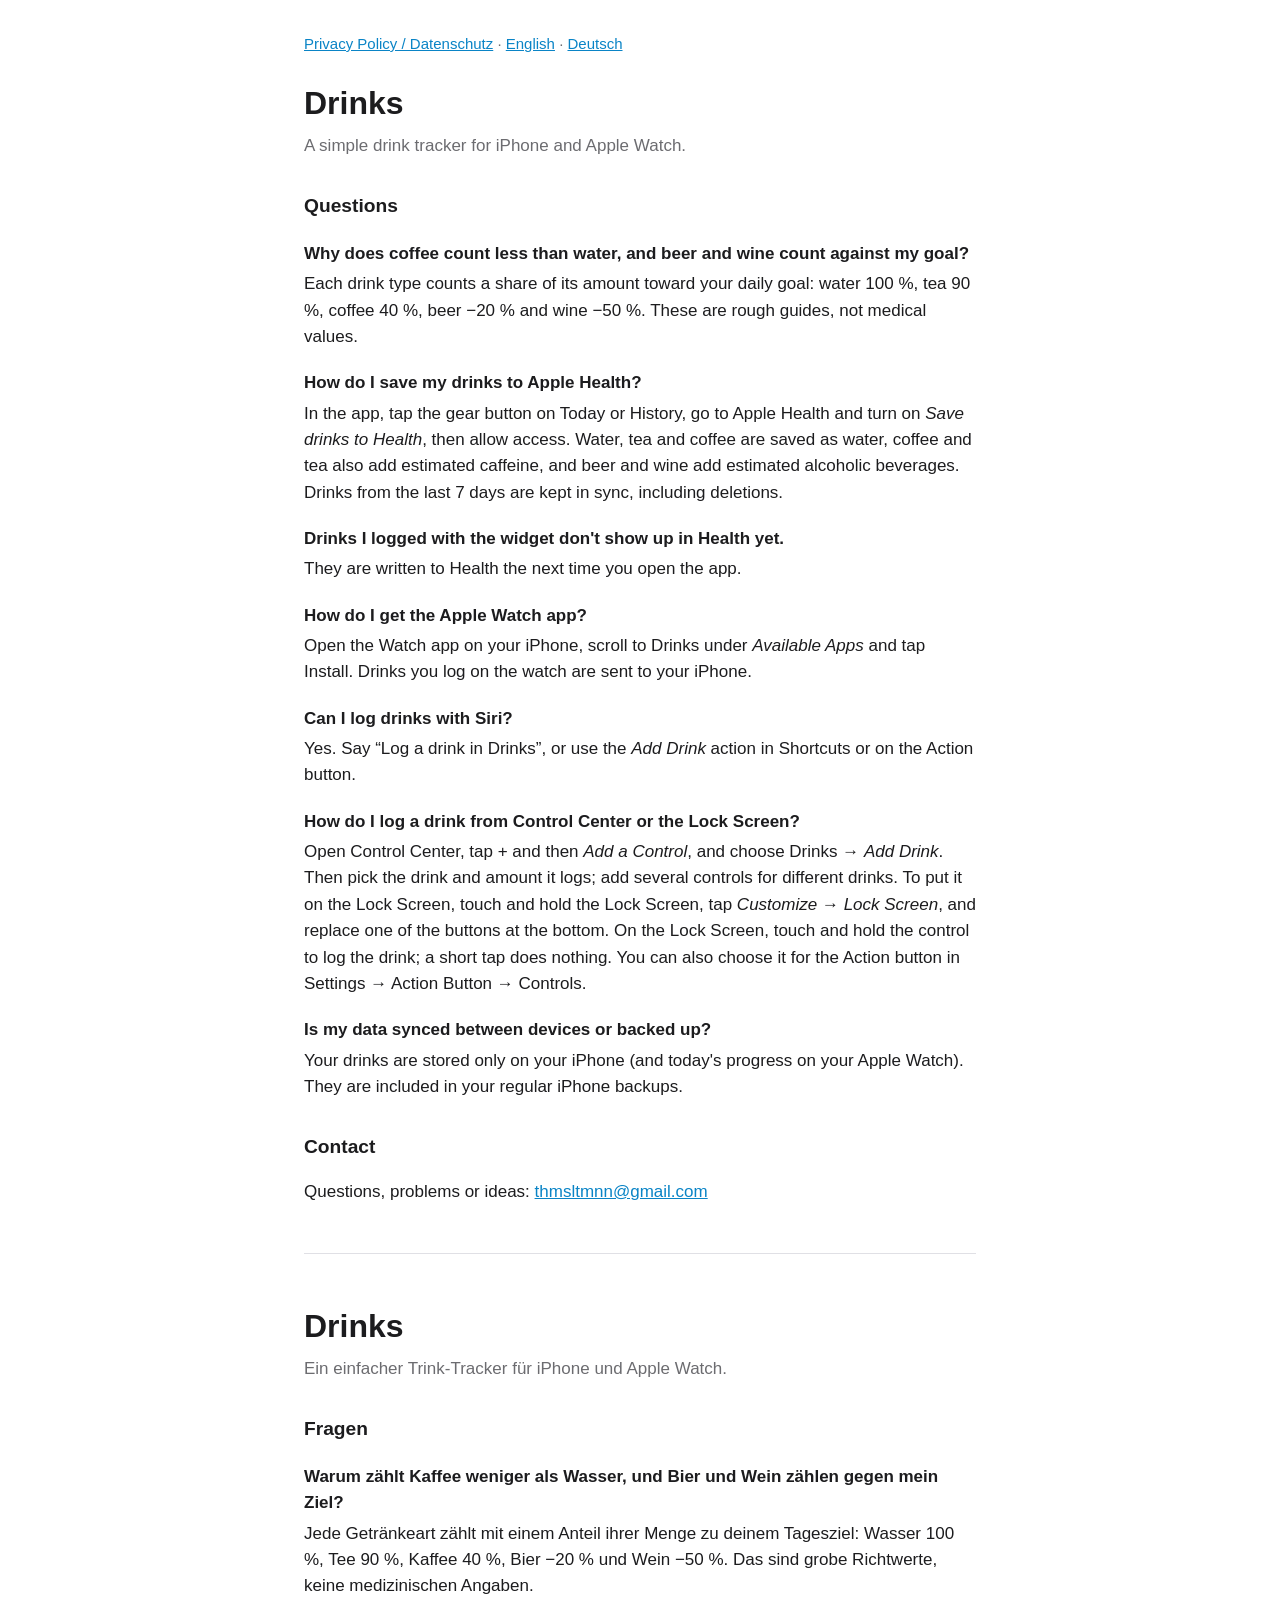
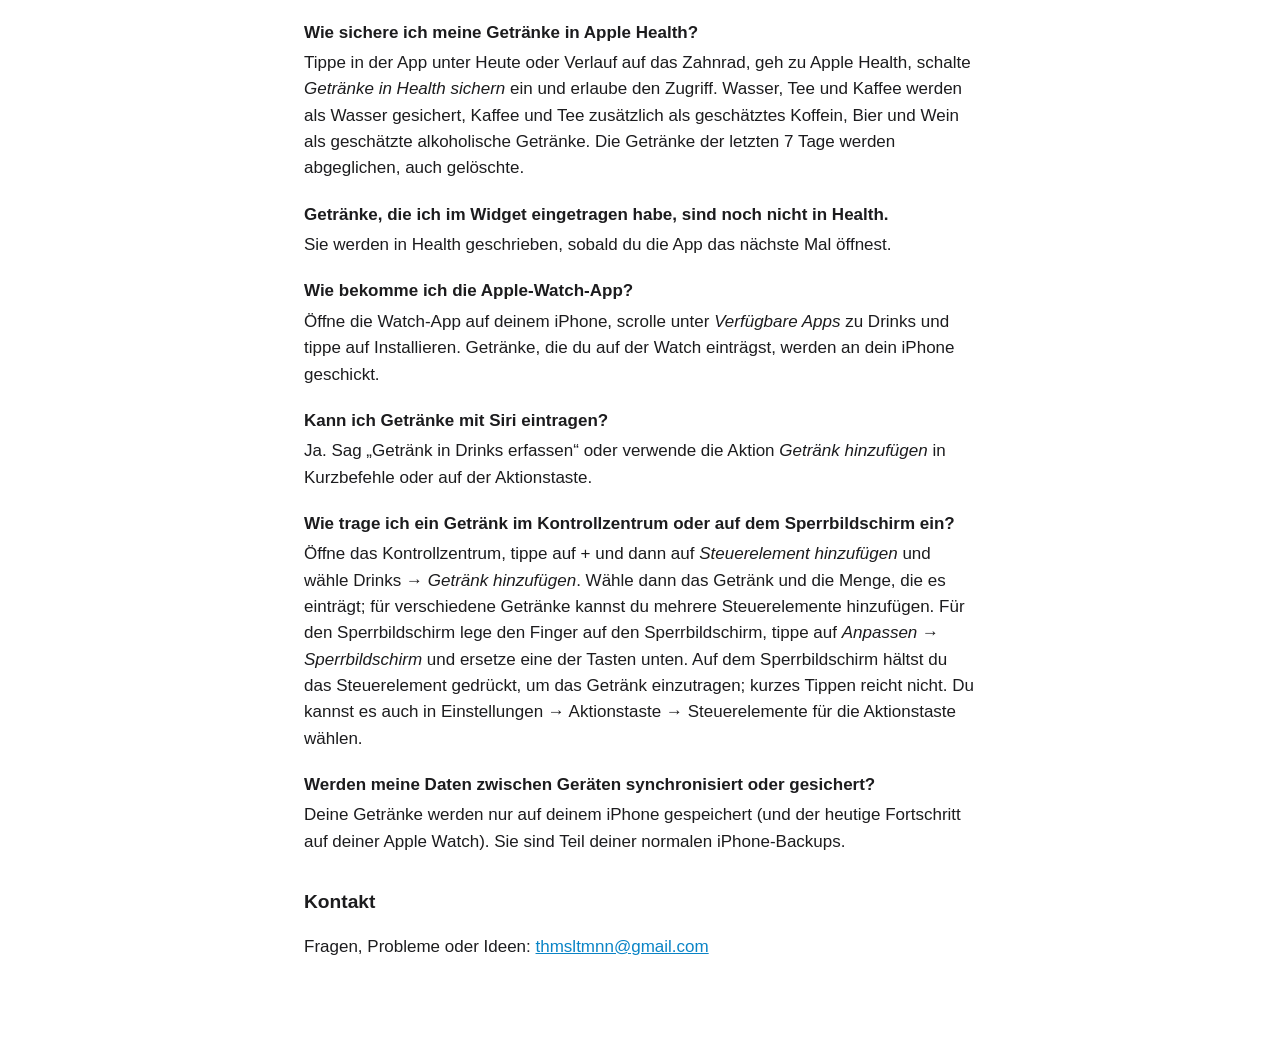
==== drinks/index.html @ c9774181 "Add support and privacy pages for Drinks" ====
<!doctype html>
<html lang="en">
<head>
<meta charset="utf-8">
<meta name="viewport" content="width=device-width, initial-scale=1">
<title>Drinks – Support</title>
<link rel="stylesheet" href="style.css">
</head>
<body>
<main>
<nav><a href="privacy.html">Privacy Policy / Datenschutz</a> · <a href="#en">English</a> · <a href="#de">Deutsch</a></nav>

<article id="en" lang="en">
<h1>Drinks</h1>
<p class="meta">A simple drink tracker for iPhone and Apple Watch.</p>

<h2>Questions</h2>
<dl>
<dt>Why does coffee count less than water, and beer and wine count against my goal?</dt>
<dd>Each drink type counts a share of its amount toward your daily goal: water 100 %, tea 90 %, coffee 40 %, beer −20 % and wine −50 %. These are rough guides, not medical values.</dd>

<dt>How do I save my drinks to Apple Health?</dt>
<dd>In the app, tap the gear button on Today or History, go to Apple Health and turn on <em>Save drinks to Health</em>, then allow access. Water, tea and coffee are saved as water, coffee and tea also add estimated caffeine, and beer and wine add estimated alcoholic beverages. Drinks from the last 7 days are kept in sync, including deletions.</dd>

<dt>Drinks I logged with the widget don't show up in Health yet.</dt>
<dd>They are written to Health the next time you open the app.</dd>

<dt>How do I get the Apple Watch app?</dt>
<dd>Open the Watch app on your iPhone, scroll to Drinks under <em>Available Apps</em> and tap Install. Drinks you log on the watch are sent to your iPhone.</dd>

<dt>Can I log drinks with Siri?</dt>
<dd>Yes. Say “Log a drink in Drinks”, or use the <em>Add Drink</em> action in Shortcuts or on the Action button.</dd>

<dt>How do I log a drink from Control Center or the Lock Screen?</dt>
<dd>Open Control Center, tap + and then <em>Add a Control</em>, and choose Drinks → <em>Add Drink</em>. Then pick the drink and amount it logs; add several controls for different drinks. To put it on the Lock Screen, touch and hold the Lock Screen, tap <em>Customize</em> → <em>Lock Screen</em>, and replace one of the buttons at the bottom. On the Lock Screen, touch and hold the control to log the drink; a short tap does nothing. You can also choose it for the Action button in Settings → Action Button → Controls.</dd>

<dt>Is my data synced between devices or backed up?</dt>
<dd>Your drinks are stored only on your iPhone (and today's progress on your Apple Watch). They are included in your regular iPhone backups.</dd>
</dl>

<h2>Contact</h2>
<p>Questions, problems or ideas: <a href="mailto:thmsltmnn@gmail.com">thmsltmnn@gmail.com</a></p>
</article>

<hr>

<article id="de" lang="de">
<h1>Drinks</h1>
<p class="meta">Ein einfacher Trink-Tracker für iPhone und Apple Watch.</p>

<h2>Fragen</h2>
<dl>
<dt>Warum zählt Kaffee weniger als Wasser, und Bier und Wein zählen gegen mein Ziel?</dt>
<dd>Jede Getränkeart zählt mit einem Anteil ihrer Menge zu deinem Tagesziel: Wasser 100 %, Tee 90 %, Kaffee 40 %, Bier −20 % und Wein −50 %. Das sind grobe Richtwerte, keine medizinischen Angaben.</dd>

<dt>Wie sichere ich meine Getränke in Apple Health?</dt>
<dd>Tippe in der App unter Heute oder Verlauf auf das Zahnrad, geh zu Apple Health, schalte <em>Getränke in Health sichern</em> ein und erlaube den Zugriff. Wasser, Tee und Kaffee werden als Wasser gesichert, Kaffee und Tee zusätzlich als geschätztes Koffein, Bier und Wein als geschätzte alkoholische Getränke. Die Getränke der letzten 7 Tage werden abgeglichen, auch gelöschte.</dd>

<dt>Getränke, die ich im Widget eingetragen habe, sind noch nicht in Health.</dt>
<dd>Sie werden in Health geschrieben, sobald du die App das nächste Mal öffnest.</dd>

<dt>Wie bekomme ich die Apple-Watch-App?</dt>
<dd>Öffne die Watch-App auf deinem iPhone, scrolle unter <em>Verfügbare Apps</em> zu Drinks und tippe auf Installieren. Getränke, die du auf der Watch einträgst, werden an dein iPhone geschickt.</dd>

<dt>Kann ich Getränke mit Siri eintragen?</dt>
<dd>Ja. Sag „Getränk in Drinks erfassen“ oder verwende die Aktion <em>Getränk hinzufügen</em> in Kurzbefehle oder auf der Aktionstaste.</dd>

<dt>Wie trage ich ein Getränk im Kontrollzentrum oder auf dem Sperrbildschirm ein?</dt>
<dd>Öffne das Kontrollzentrum, tippe auf + und dann auf <em>Steuerelement hinzufügen</em> und wähle Drinks → <em>Getränk hinzufügen</em>. Wähle dann das Getränk und die Menge, die es einträgt; für verschiedene Getränke kannst du mehrere Steuerelemente hinzufügen. Für den Sperrbildschirm lege den Finger auf den Sperrbildschirm, tippe auf <em>Anpassen</em> → <em>Sperrbildschirm</em> und ersetze eine der Tasten unten. Auf dem Sperrbildschirm hältst du das Steuerelement gedrückt, um das Getränk einzutragen; kurzes Tippen reicht nicht. Du kannst es auch in Einstellungen → Aktionstaste → Steuerelemente für die Aktionstaste wählen.</dd>

<dt>Werden meine Daten zwischen Geräten synchronisiert oder gesichert?</dt>
<dd>Deine Getränke werden nur auf deinem iPhone gespeichert (und der heutige Fortschritt auf deiner Apple Watch). Sie sind Teil deiner normalen iPhone-Backups.</dd>
</dl>

<h2>Kontakt</h2>
<p>Fragen, Probleme oder Ideen: <a href="mailto:thmsltmnn@gmail.com">thmsltmnn@gmail.com</a></p>
</article>
</main>
</body>
</html>
---- drinks/style.css ----
:root {
  color-scheme: light dark;
  --bg: #ffffff;
  --text: #1c1c1e;
  --muted: #6c6c70;
  --accent: #0a84c6;
  --rule: #e0e0e5;
}

@media (prefers-color-scheme: dark) {
  :root {
    --bg: #000000;
    --text: #f2f2f7;
    --muted: #a1a1a6;
    --accent: #5ac8fa;
    --rule: #38383a;
  }
}

body {
  margin: 0;
  background: var(--bg);
  color: var(--text);
  font: 17px/1.55 -apple-system, BlinkMacSystemFont, "Segoe UI", Roboto, sans-serif;
}

main {
  max-width: 42rem;
  margin: 0 auto;
  padding: 2rem 16px 4rem;
}

nav { font-size: 15px; color: var(--muted); }
a { color: var(--accent); }
h1 { font-size: 2rem; margin: 1.5rem 0 0.25rem; }
h2 { font-size: 1.2rem; margin-top: 2rem; }
.meta { color: var(--muted); margin-top: 0; }
dt { font-weight: 600; margin-top: 1.25rem; }
dd { margin: 0.25rem 0 0; }
hr { border: none; border-top: 1px solid var(--rule); margin: 3rem 0; }
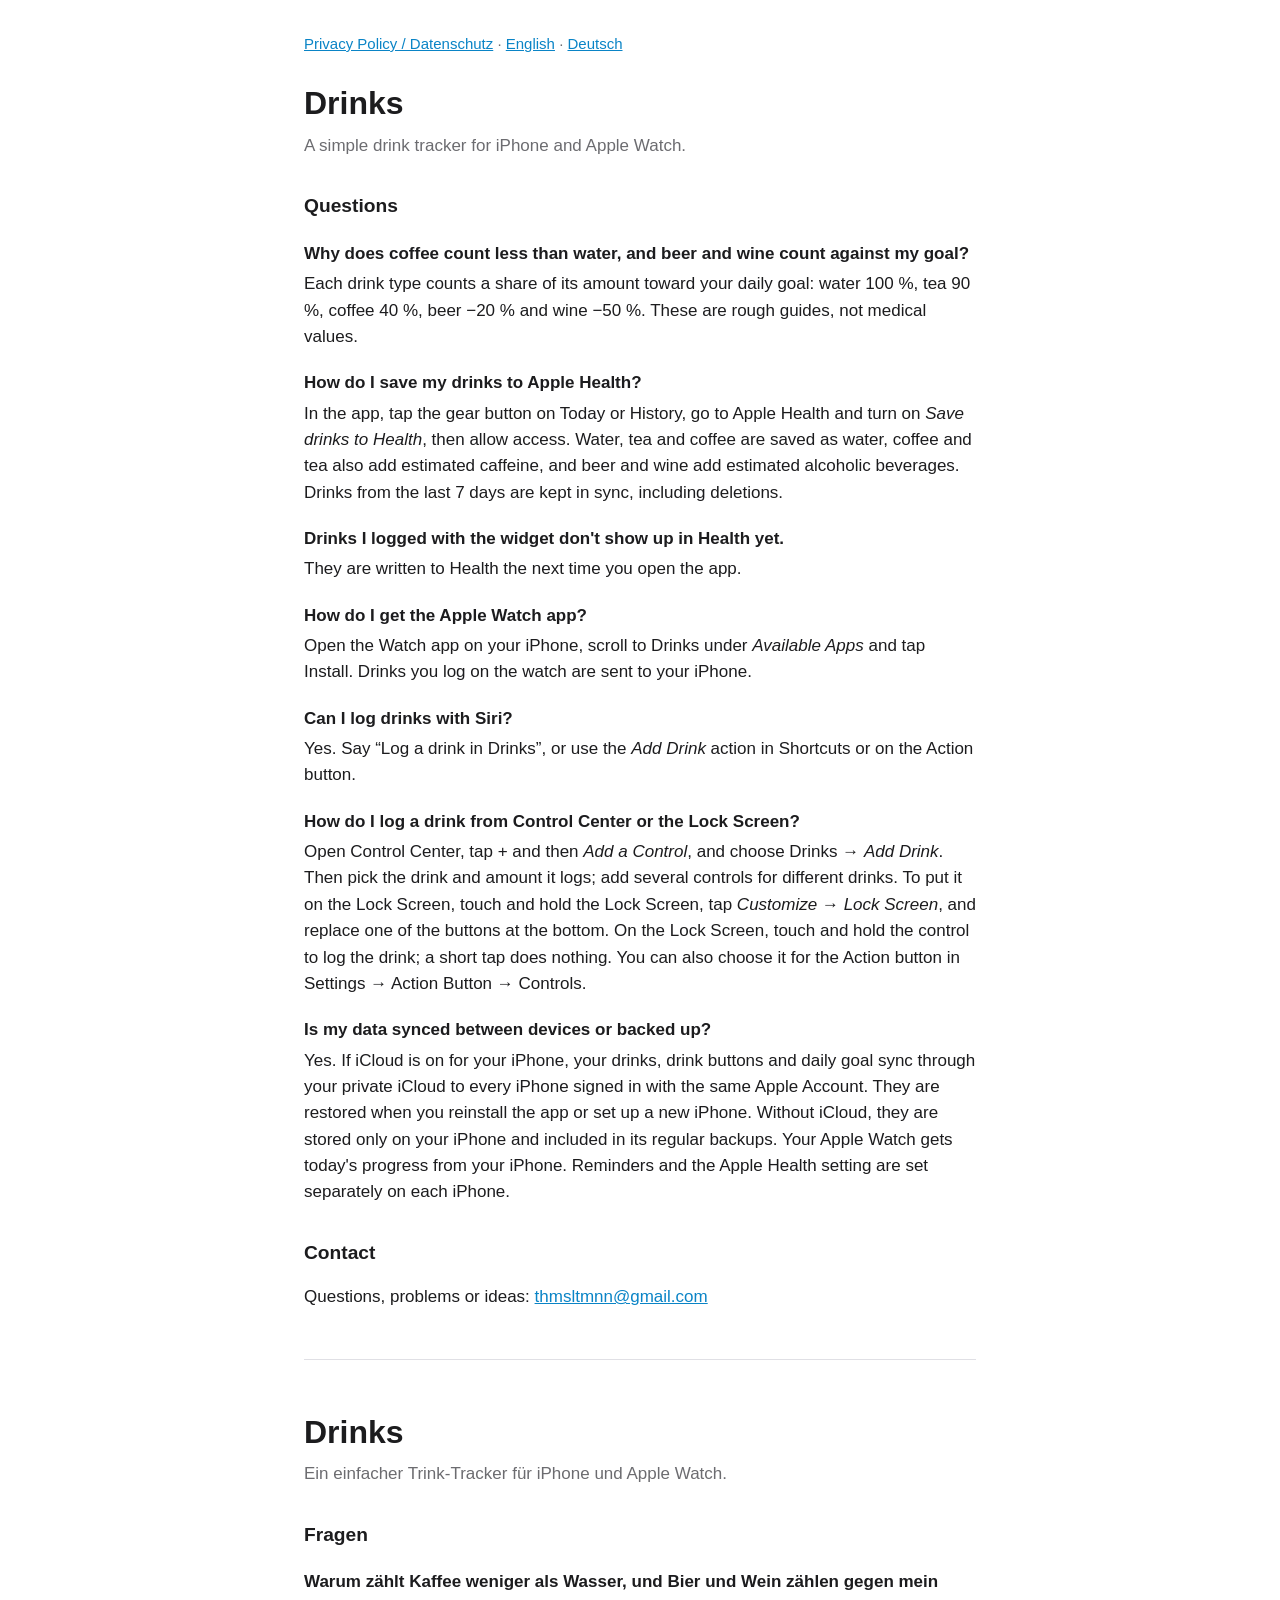
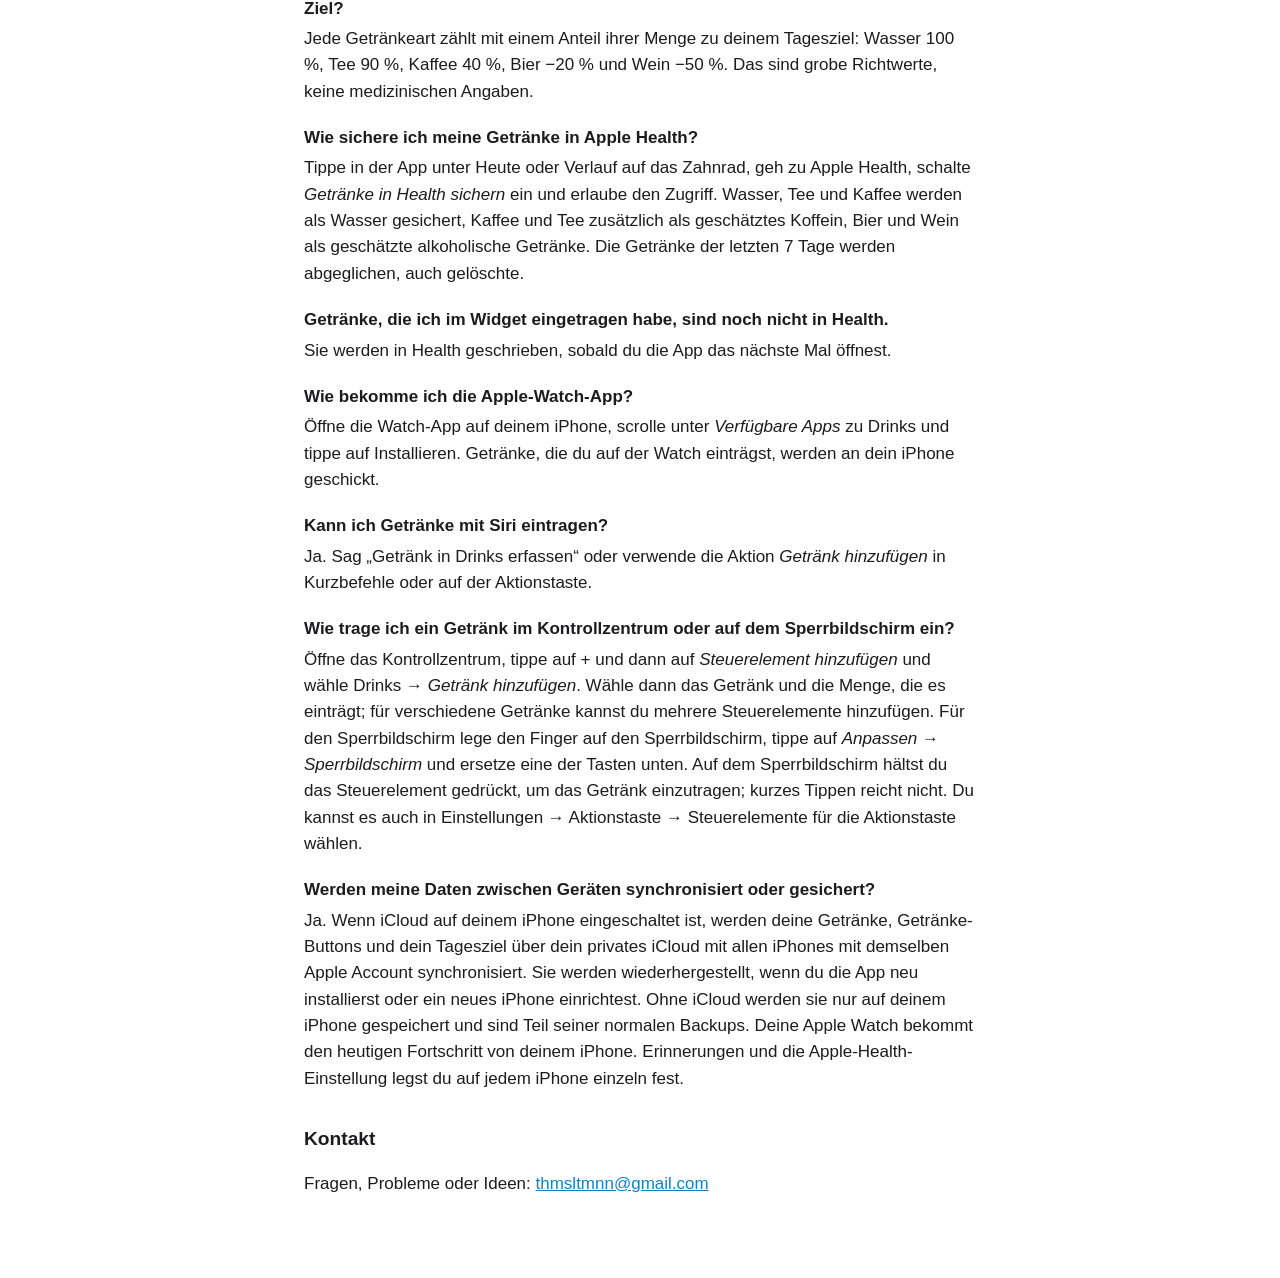
==== commit 150dd9a6: "Describe iCloud sync in the Drinks privacy policy and support FAQ" ====
--- a/drinks/index.html
+++ b/drinks/index.html
@@ -35,7 +35,7 @@
 <dd>Open Control Center, tap + and then <em>Add a Control</em>, and choose Drinks → <em>Add Drink</em>. Then pick the drink and amount it logs; add several controls for different drinks. To put it on the Lock Screen, touch and hold the Lock Screen, tap <em>Customize</em> → <em>Lock Screen</em>, and replace one of the buttons at the bottom. On the Lock Screen, touch and hold the control to log the drink; a short tap does nothing. You can also choose it for the Action button in Settings → Action Button → Controls.</dd>
 
 <dt>Is my data synced between devices or backed up?</dt>
-<dd>Your drinks are stored only on your iPhone (and today's progress on your Apple Watch). They are included in your regular iPhone backups.</dd>
+<dd>Yes. If iCloud is on for your iPhone, your drinks, drink buttons and daily goal sync through your private iCloud to every iPhone signed in with the same Apple Account. They are restored when you reinstall the app or set up a new iPhone. Without iCloud, they are stored only on your iPhone and included in its regular backups. Your Apple Watch gets today's progress from your iPhone. Reminders and the Apple Health setting are set separately on each iPhone.</dd>
 </dl>
 
 <h2>Contact</h2>
@@ -69,7 +69,7 @@
 <dd>Öffne das Kontrollzentrum, tippe auf + und dann auf <em>Steuerelement hinzufügen</em> und wähle Drinks → <em>Getränk hinzufügen</em>. Wähle dann das Getränk und die Menge, die es einträgt; für verschiedene Getränke kannst du mehrere Steuerelemente hinzufügen. Für den Sperrbildschirm lege den Finger auf den Sperrbildschirm, tippe auf <em>Anpassen</em> → <em>Sperrbildschirm</em> und ersetze eine der Tasten unten. Auf dem Sperrbildschirm hältst du das Steuerelement gedrückt, um das Getränk einzutragen; kurzes Tippen reicht nicht. Du kannst es auch in Einstellungen → Aktionstaste → Steuerelemente für die Aktionstaste wählen.</dd>
 
 <dt>Werden meine Daten zwischen Geräten synchronisiert oder gesichert?</dt>
-<dd>Deine Getränke werden nur auf deinem iPhone gespeichert (und der heutige Fortschritt auf deiner Apple Watch). Sie sind Teil deiner normalen iPhone-Backups.</dd>
+<dd>Ja. Wenn iCloud auf deinem iPhone eingeschaltet ist, werden deine Getränke, Getränke-Buttons und dein Tagesziel über dein privates iCloud mit allen iPhones mit demselben Apple Account synchronisiert. Sie werden wiederhergestellt, wenn du die App neu installierst oder ein neues iPhone einrichtest. Ohne iCloud werden sie nur auf deinem iPhone gespeichert und sind Teil seiner normalen Backups. Deine Apple Watch bekommt den heutigen Fortschritt von deinem iPhone. Erinnerungen und die Apple-Health-Einstellung legst du auf jedem iPhone einzeln fest.</dd>
 </dl>
 
 <h2>Kontakt</h2>
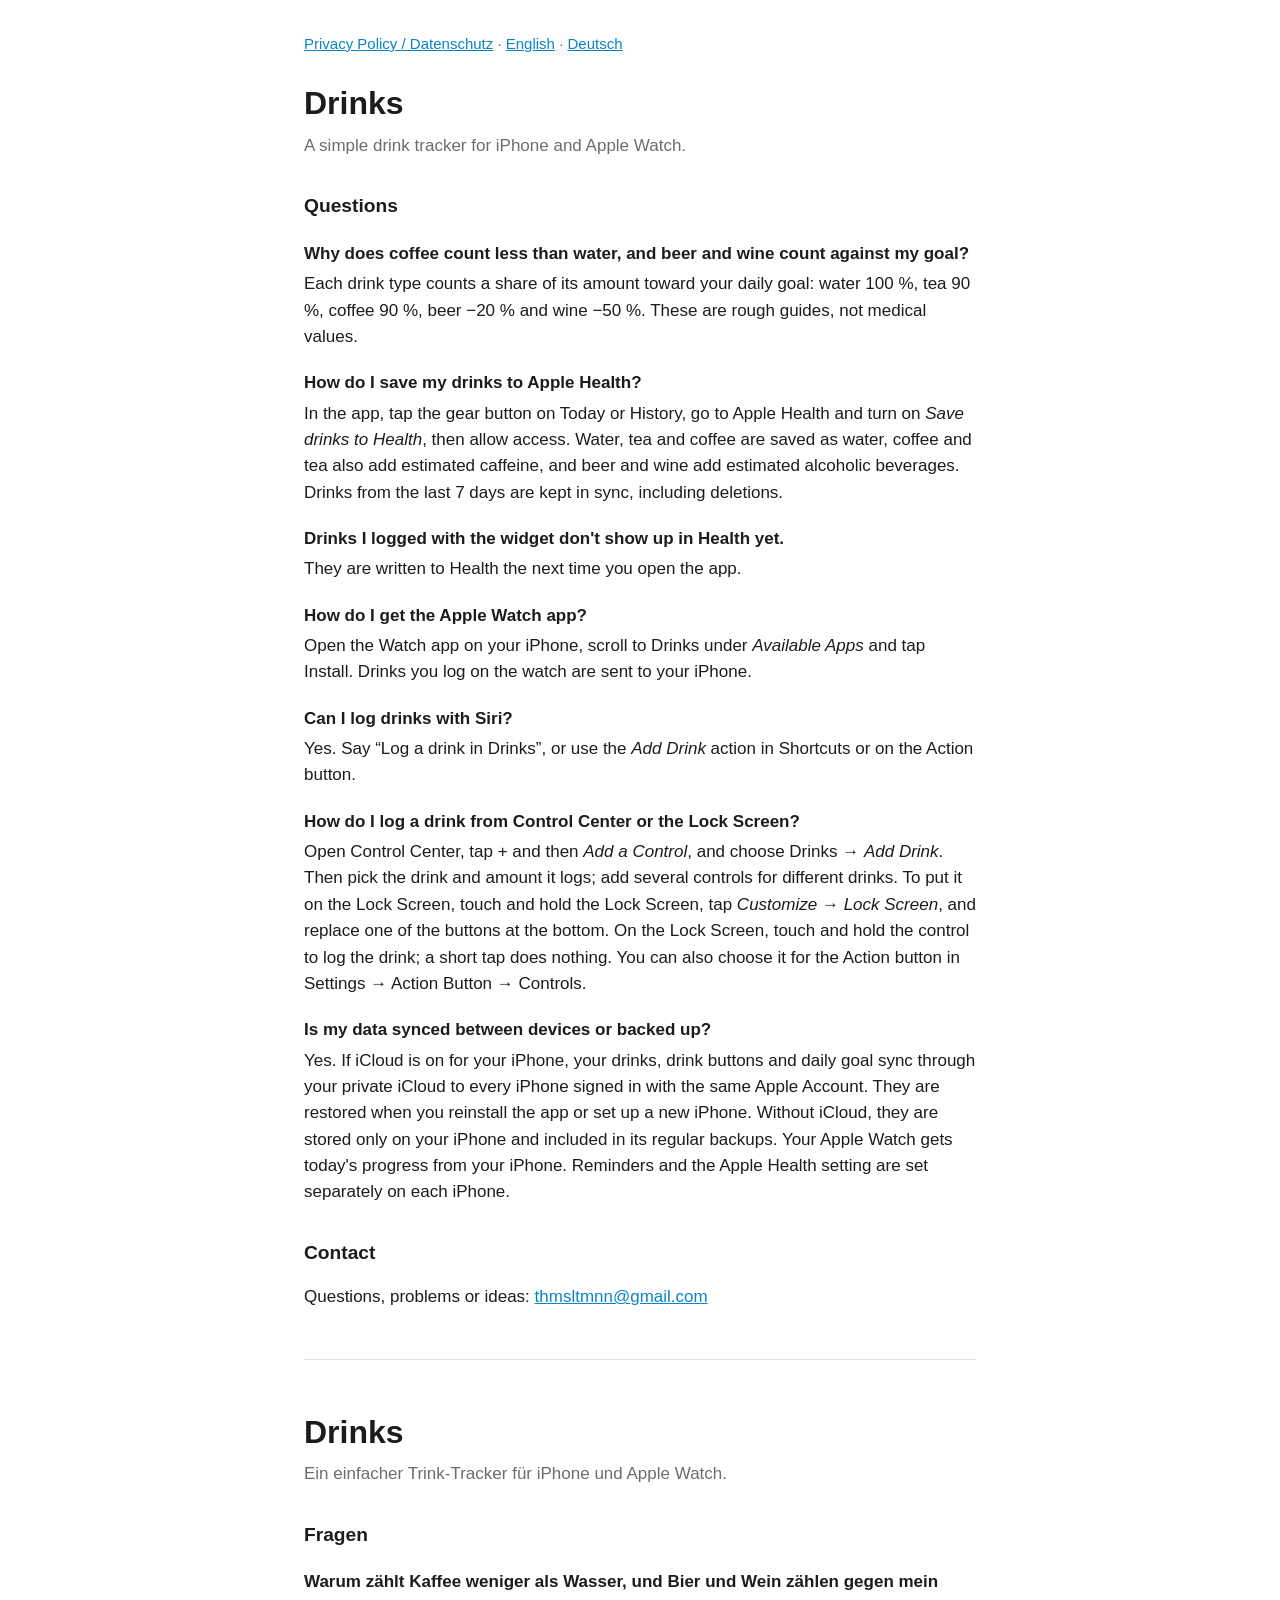
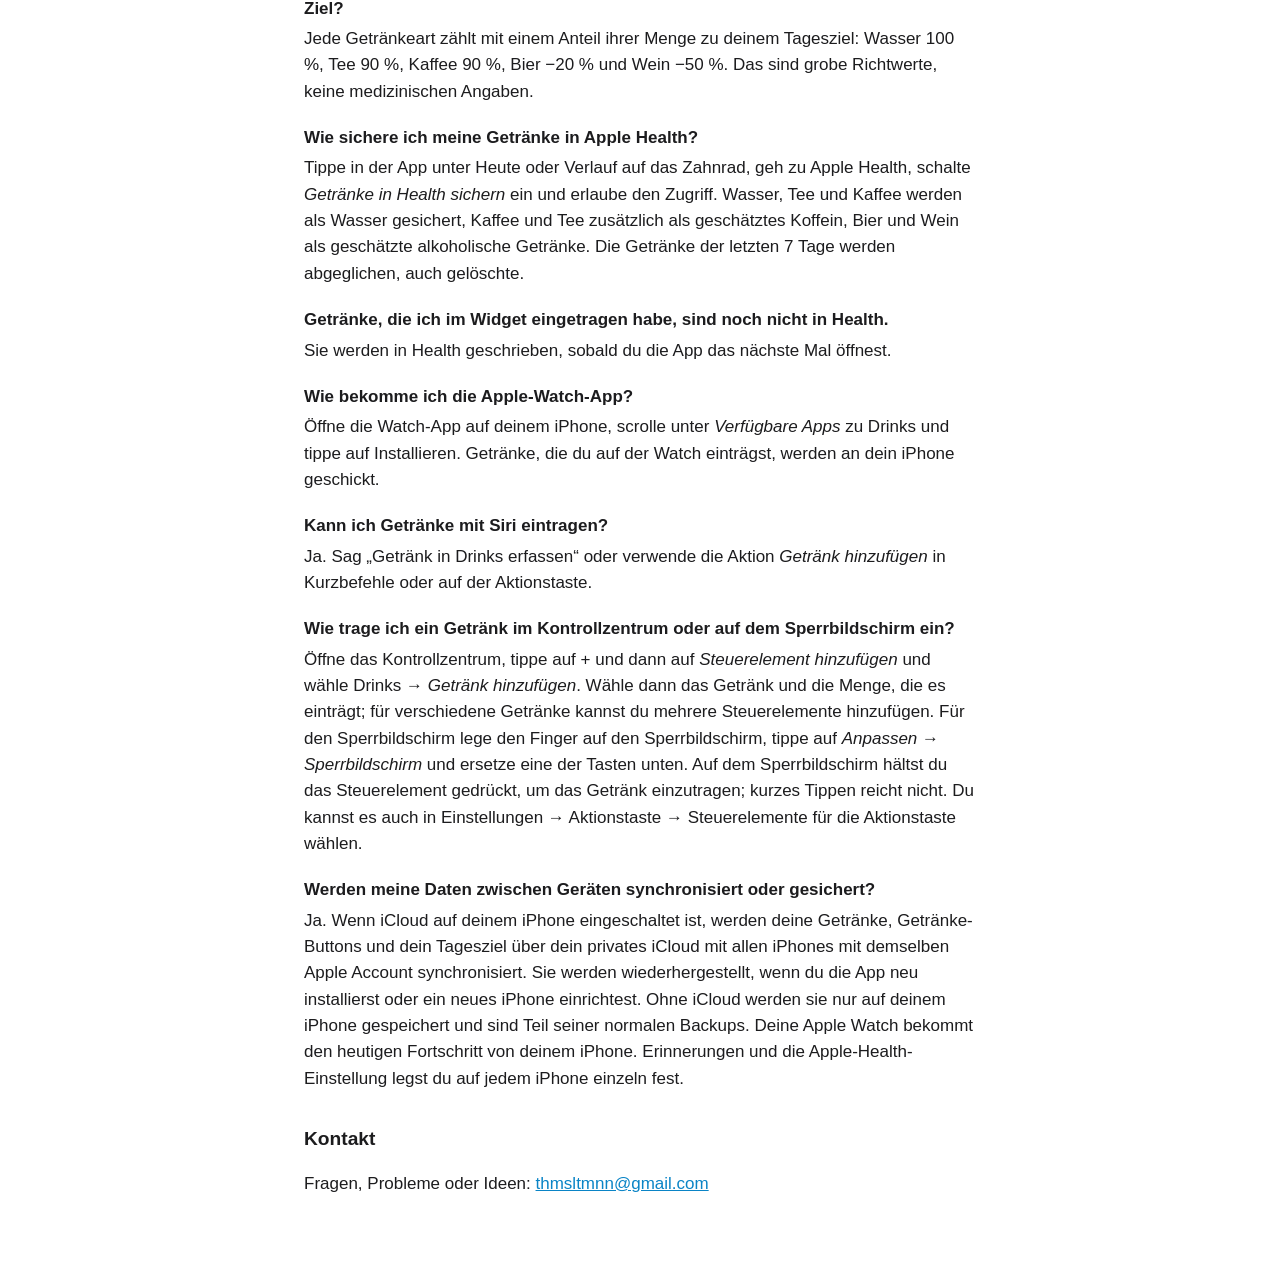
==== commit 2acd94d3: "Count coffee at 90 % in the Drinks support FAQ" ====
--- a/drinks/index.html
+++ b/drinks/index.html
@@ -17,7 +17,7 @@
 <h2>Questions</h2>
 <dl>
 <dt>Why does coffee count less than water, and beer and wine count against my goal?</dt>
-<dd>Each drink type counts a share of its amount toward your daily goal: water 100 %, tea 90 %, coffee 40 %, beer −20 % and wine −50 %. These are rough guides, not medical values.</dd>
+<dd>Each drink type counts a share of its amount toward your daily goal: water 100 %, tea 90 %, coffee 90 %, beer −20 % and wine −50 %. These are rough guides, not medical values.</dd>
 
 <dt>How do I save my drinks to Apple Health?</dt>
 <dd>In the app, tap the gear button on Today or History, go to Apple Health and turn on <em>Save drinks to Health</em>, then allow access. Water, tea and coffee are saved as water, coffee and tea also add estimated caffeine, and beer and wine add estimated alcoholic beverages. Drinks from the last 7 days are kept in sync, including deletions.</dd>
@@ -51,7 +51,7 @@
 <h2>Fragen</h2>
 <dl>
 <dt>Warum zählt Kaffee weniger als Wasser, und Bier und Wein zählen gegen mein Ziel?</dt>
-<dd>Jede Getränkeart zählt mit einem Anteil ihrer Menge zu deinem Tagesziel: Wasser 100 %, Tee 90 %, Kaffee 40 %, Bier −20 % und Wein −50 %. Das sind grobe Richtwerte, keine medizinischen Angaben.</dd>
+<dd>Jede Getränkeart zählt mit einem Anteil ihrer Menge zu deinem Tagesziel: Wasser 100 %, Tee 90 %, Kaffee 90 %, Bier −20 % und Wein −50 %. Das sind grobe Richtwerte, keine medizinischen Angaben.</dd>
 
 <dt>Wie sichere ich meine Getränke in Apple Health?</dt>
 <dd>Tippe in der App unter Heute oder Verlauf auf das Zahnrad, geh zu Apple Health, schalte <em>Getränke in Health sichern</em> ein und erlaube den Zugriff. Wasser, Tee und Kaffee werden als Wasser gesichert, Kaffee und Tee zusätzlich als geschätztes Koffein, Bier und Wein als geschätzte alkoholische Getränke. Die Getränke der letzten 7 Tage werden abgeglichen, auch gelöschte.</dd>
